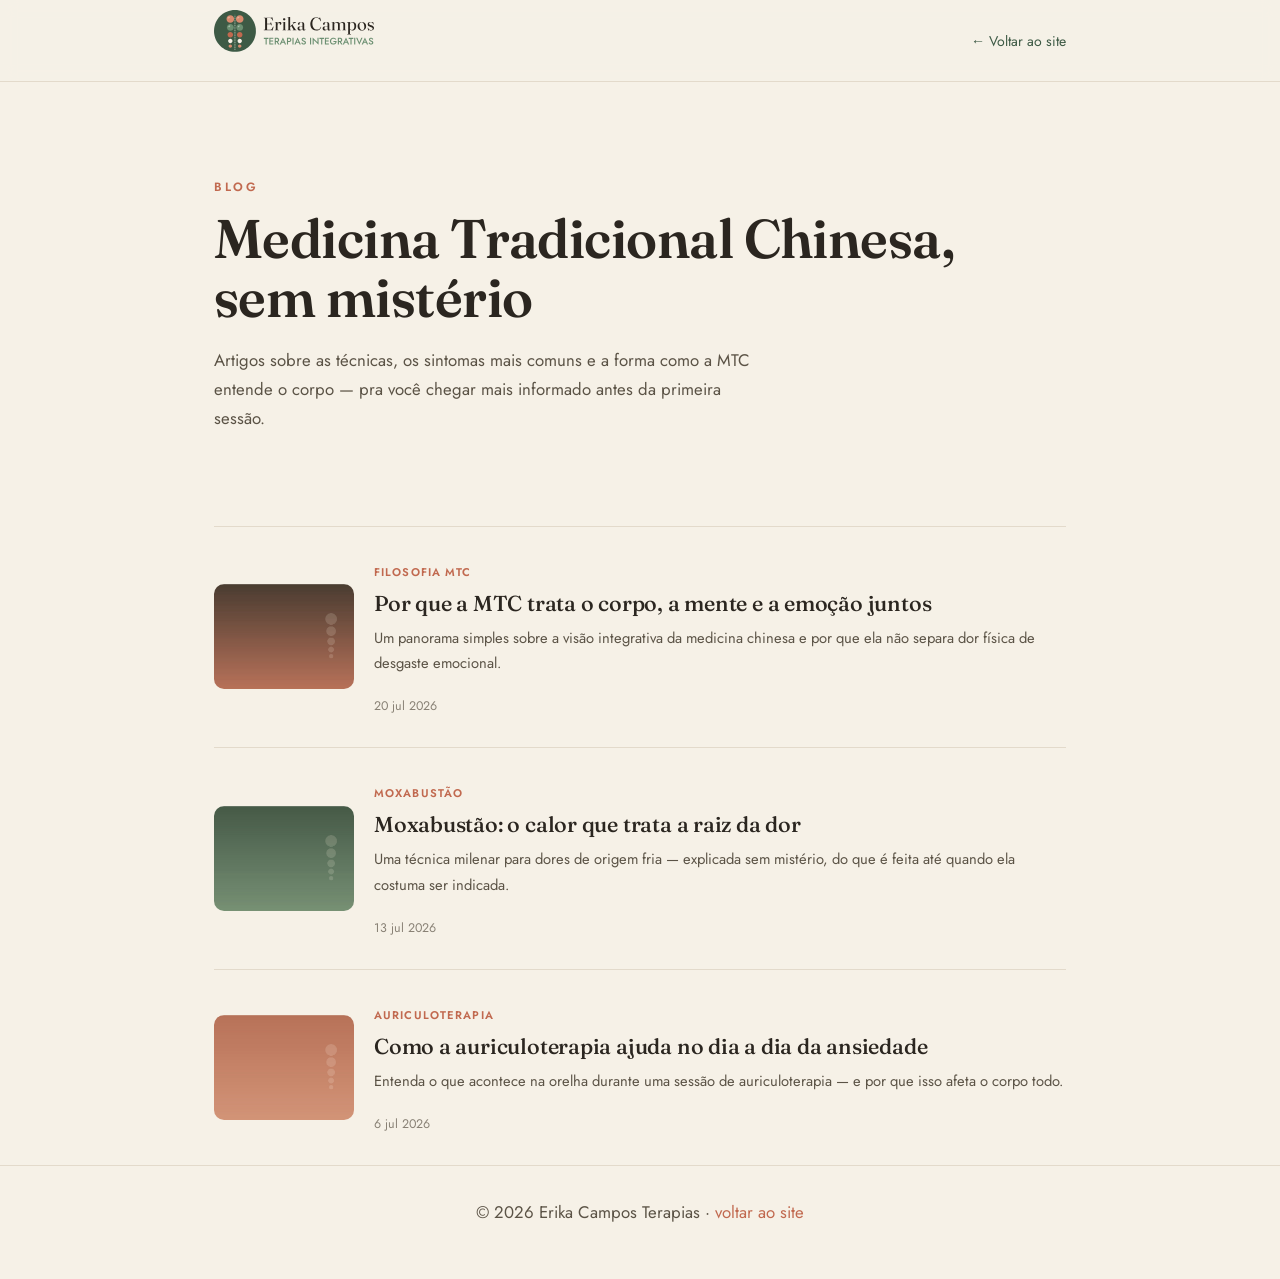
==== blog/index.html @ eb8d5807 "Add assets and css" ====
<!DOCTYPE html>
<html lang="pt-BR">
<head>
<meta charset="UTF-8">
<meta name="viewport" content="width=device-width, initial-scale=1.0">
<title>Blog — Erika Campos Terapias</title>
<meta name="description" content="Artigos sobre Medicina Tradicional Chinesa, dor, ansiedade e as técnicas usadas nos atendimentos.">
<link rel="preconnect" href="https://fonts.googleapis.com">
<link rel="preconnect" href="https://fonts.gstatic.com" crossorigin>
<link href="https://fonts.googleapis.com/css2?family=Fraunces:ital,opsz,wght@0,9..144,400;0,9..144,500;0,9..144,600&family=Jost:wght@300;400;500;600&display=swap" rel="stylesheet">
<link rel="stylesheet" href="style.css">
</head>
<body>

<header class="blognav">
  <div class="blognav-inner">
    <a href="../index.html"><img src="../assets/LogoCompleto_horizontal_fundo_claro.svg" alt="Erika Campos Terapias"></a>
    <a class="back" href="../index.html">← Voltar ao site</a>
  </div>
</header>

<div class="wrap blog-hero">
  <span class="eyebrow">Blog</span>
  <h1>Medicina Tradicional Chinesa, sem mistério</h1>
  <p style="margin-top:18px;max-width:560px;">Artigos sobre as técnicas, os sintomas mais comuns e a forma como a MTC entende o corpo — pra você chegar mais informado antes da primeira sessão.</p>
</div>

<div class="wrap">
  <div class="post-list" id="postList"></div>
  <div id="emptyState"><p>Nenhum post encontrado ainda. Volte em breve!</p></div>
</div>

<footer class="blogfoot">
  <p>© <span id="year"></span> Erika Campos Terapias · <a href="../index.html" style="color:var(--terracota);">voltar ao site</a></p>
</footer>

<script src="posts-data.js"></script>
<script src="index.js"></script>
</body>
</html>
---- blog/style.css ----
:root{
  --verde-escuro:#3D5A45;
  --verde-medio:#6B8F71;
  --terracota:#C1694F;
  --terracota-clara:#D98B6E;
  --creme:#F6F1E7;
  --creme-elevado:#FAF6EE;
  --carvao:#2B2620;
  --carvao-suave:#5b5346;
  --linha:#E3DACB;
  --ease:cubic-bezier(0.22, 1, 0.36, 1);
}
*{box-sizing:border-box;}
body{
  margin:0;background:var(--creme);color:var(--carvao);
  font-family:'Jost',sans-serif;font-weight:400;-webkit-font-smoothing:antialiased;
}
img{max-width:100%;display:block;}
a{color:inherit;text-decoration:none;}
.wrap{max-width:900px;margin:0 auto;padding-inline:24px;}
h1,h2,h3,.serif{font-family:'Fraunces',serif;letter-spacing:-.01em;}
h1{font-size:clamp(2rem,5vw,3.4rem);font-weight:600;line-height:1.08;margin:0;}
h2{font-size:clamp(1.5rem,3.5vw,2.2rem);font-weight:600;line-height:1.15;margin:0;}
h3{font-size:clamp(1.1rem,2vw,1.35rem);font-weight:500;line-height:1.3;margin:0;}
p{font-size:1.05rem;line-height:1.75;color:var(--carvao-suave);margin:0 0 20px;}
.eyebrow{font-size:12px;letter-spacing:.22em;text-transform:uppercase;color:var(--terracota);font-weight:600;margin-bottom:14px;display:block;}

/* nav simples do blog */
header.blognav{
  border-bottom:1px solid var(--linha);background:rgba(246,241,231,.9);
  position:sticky;top:0;z-index:50;backdrop-filter:blur(8px);
}
.blognav-inner{max-width:900px;margin:0 auto;padding:10px 24px;display:flex;align-items:center;justify-content:space-between;}
.blognav-inner img{height:61px;width:auto;}
.blognav-inner .back{font-size:.88rem;display:flex;align-items:center;gap:6px;color:var(--verde-escuro);transition:color .3s var(--ease);}
.blognav-inner .back:hover{color:var(--terracota);}

section{padding-block:56px;}
@media (min-width:768px){section{padding-block:88px;}}

/* listagem */
.blog-hero{padding-block:64px 24px;}
@media (min-width:768px){.blog-hero{padding-block:96px 32px;}}
.post-list{display:flex;flex-direction:column;margin-top:40px;}
.post-row{
  display:grid;grid-template-columns:1fr;gap:20px;padding:32px 0;border-top:1px solid var(--linha);
  transition:opacity .3s var(--ease);
}
@media (min-width:640px){.post-row{grid-template-columns:140px 1fr;align-items:center;}}
.post-row:hover h3{color:var(--terracota);}
.post-row .thumb{border-radius:10px;overflow:hidden;aspect-ratio:4/3;}
.post-row .thumb img{width:100%;height:100%;object-fit:cover;filter:sepia(.15) saturate(.9);transition:filter .3s var(--ease);}
.post-row:hover .thumb img{filter:sepia(.02) saturate(1);}
.post-row .tag{font-size:.7rem;text-transform:uppercase;letter-spacing:.1em;color:var(--terracota);font-weight:600;}
.post-row h3{margin-top:8px;transition:color .3s var(--ease);}
.post-row .excerpt{margin-top:8px;font-size:.92rem;color:var(--carvao-suave);}
.post-row .date{font-size:.78rem;color:var(--carvao-suave);opacity:.7;margin-top:10px;display:block;}
#emptyState{display:none;padding:40px 0;color:var(--carvao-suave);}

/* post individual */
.post-cover{border-radius:16px;overflow:hidden;aspect-ratio:16/8;margin:32px 0 40px;}
.post-cover img{width:100%;height:100%;object-fit:cover;filter:sepia(.15) saturate(.9);}
.post-meta{display:flex;gap:16px;align-items:center;margin-bottom:8px;}
.post-meta .tag{font-size:.72rem;text-transform:uppercase;letter-spacing:.12em;color:var(--terracota);font-weight:600;}
.post-meta .date{font-size:.8rem;color:var(--carvao-suave);}
.post-body h2{margin-top:40px;margin-bottom:16px;}
.post-body p{margin-bottom:20px;}
.post-body ul{padding-left:20px;margin-bottom:20px;}
.post-body li{margin-bottom:8px;color:var(--carvao-suave);line-height:1.65;}
.post-figure{margin:36px 0;}
.post-figure img{
  width:100%;border-radius:14px;object-fit:cover;max-height:480px;
  filter:sepia(.15) saturate(.9);
}
.post-figure figcaption{
  margin-top:10px;font-size:.8rem;color:var(--carvao-suave);opacity:.75;
  text-align:center;font-style:italic;
}
.post-cta{
  margin-top:56px;padding:32px;border-radius:16px;background:var(--creme-elevado);
  border:1px solid var(--linha);display:flex;flex-wrap:wrap;align-items:center;justify-content:space-between;gap:20px;
}
.btn{
  display:inline-flex;align-items:center;gap:8px;padding:12px 26px;border-radius:999px;
  font-size:.9rem;font-weight:500;background:var(--terracota);color:var(--creme);
  transition:transform .3s var(--ease), box-shadow .3s var(--ease);
}
.btn:hover{transform:translateY(-2px) scale(1.02);box-shadow:0 10px 24px -8px rgba(193,105,79,.55);}
.btn-outline{background:none;border:1px solid var(--carvao);color:var(--carvao);}
.btn-outline:hover{background:var(--carvao);color:var(--creme);}

footer.blogfoot{
  border-top:1px solid var(--linha);padding:32px 24px;text-align:center;
  font-size:.8rem;color:var(--carvao-suave);
}
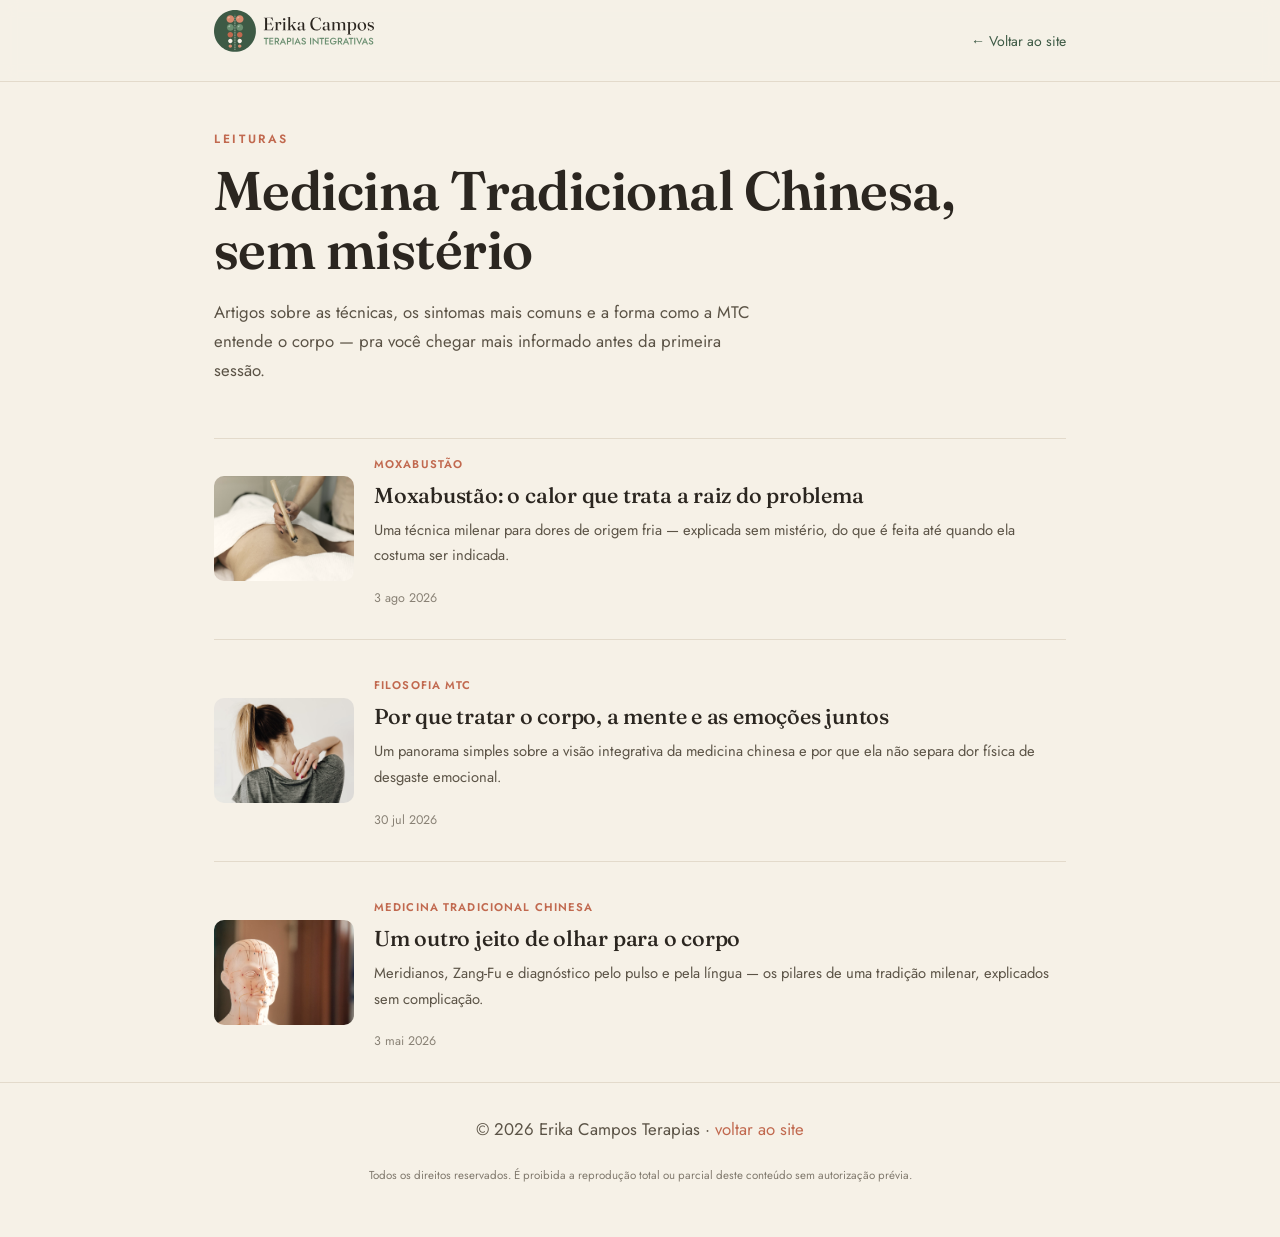
==== commit 8832ec58: "Alterações gerais" ====
--- a/blog/index.html
+++ b/blog/index.html
@@ -3,7 +3,7 @@
 <head>
 <meta charset="UTF-8">
 <meta name="viewport" content="width=device-width, initial-scale=1.0">
-<title>Blog — Erika Campos Terapias</title>
+<title>Leituras — Erika Campos Terapias</title>
 <meta name="description" content="Artigos sobre Medicina Tradicional Chinesa, dor, ansiedade e as técnicas usadas nos atendimentos.">
 <link rel="preconnect" href="https://fonts.googleapis.com">
 <link rel="preconnect" href="https://fonts.gstatic.com" crossorigin>
@@ -20,7 +20,7 @@
 </header>
 
 <div class="wrap blog-hero">
-  <span class="eyebrow">Blog</span>
+  <span class="eyebrow">Leituras</span>
   <h1>Medicina Tradicional Chinesa, sem mistério</h1>
   <p style="margin-top:18px;max-width:560px;">Artigos sobre as técnicas, os sintomas mais comuns e a forma como a MTC entende o corpo — pra você chegar mais informado antes da primeira sessão.</p>
 </div>
@@ -32,6 +32,7 @@
 
 <footer class="blogfoot">
   <p>© <span id="year"></span> Erika Campos Terapias · <a href="../index.html" style="color:var(--terracota);">voltar ao site</a></p>
+  <p style="margin-top:6px;font-size:.72rem;opacity:.75;">Todos os direitos reservados. É proibida a reprodução total ou parcial deste conteúdo sem autorização prévia.</p>
 </footer>
 
 <script src="posts-data.js"></script>
--- a/blog/style.css
+++ b/blog/style.css
@@ -35,17 +35,18 @@
 .blognav-inner .back{font-size:.88rem;display:flex;align-items:center;gap:6px;color:var(--verde-escuro);transition:color .3s var(--ease);}
 .blognav-inner .back:hover{color:var(--terracota);}
 
-section{padding-block:56px;}
-@media (min-width:768px){section{padding-block:88px;}}
+section{padding-block:28px;}
+@media (min-width:768px){section{padding-block:44px;}}
 
 /* listagem */
-.blog-hero{padding-block:64px 24px;}
-@media (min-width:768px){.blog-hero{padding-block:96px 32px;}}
-.post-list{display:flex;flex-direction:column;margin-top:40px;}
+.blog-hero{padding-block:32px 16px;}
+@media (min-width:768px){.blog-hero{padding-block:48px 20px;}}
+.post-list{display:flex;flex-direction:column;margin-top:12px;}
 .post-row{
   display:grid;grid-template-columns:1fr;gap:20px;padding:32px 0;border-top:1px solid var(--linha);
   transition:opacity .3s var(--ease);
 }
+.post-row:first-child{padding-top:12px;}
 @media (min-width:640px){.post-row{grid-template-columns:140px 1fr;align-items:center;}}
 .post-row:hover h3{color:var(--terracota);}
 .post-row .thumb{border-radius:10px;overflow:hidden;aspect-ratio:4/3;}
@@ -63,6 +64,7 @@
 .post-meta{display:flex;gap:16px;align-items:center;margin-bottom:8px;}
 .post-meta .tag{font-size:.72rem;text-transform:uppercase;letter-spacing:.12em;color:var(--terracota);font-weight:600;}
 .post-meta .date{font-size:.8rem;color:var(--carvao-suave);}
+.post-author{font-size:.85rem;color:var(--carvao-suave);font-style:italic;margin-top:10px;margin-bottom:0;}
 .post-body h2{margin-top:40px;margin-bottom:16px;}
 .post-body p{margin-bottom:20px;}
 .post-body ul{padding-left:20px;margin-bottom:20px;}
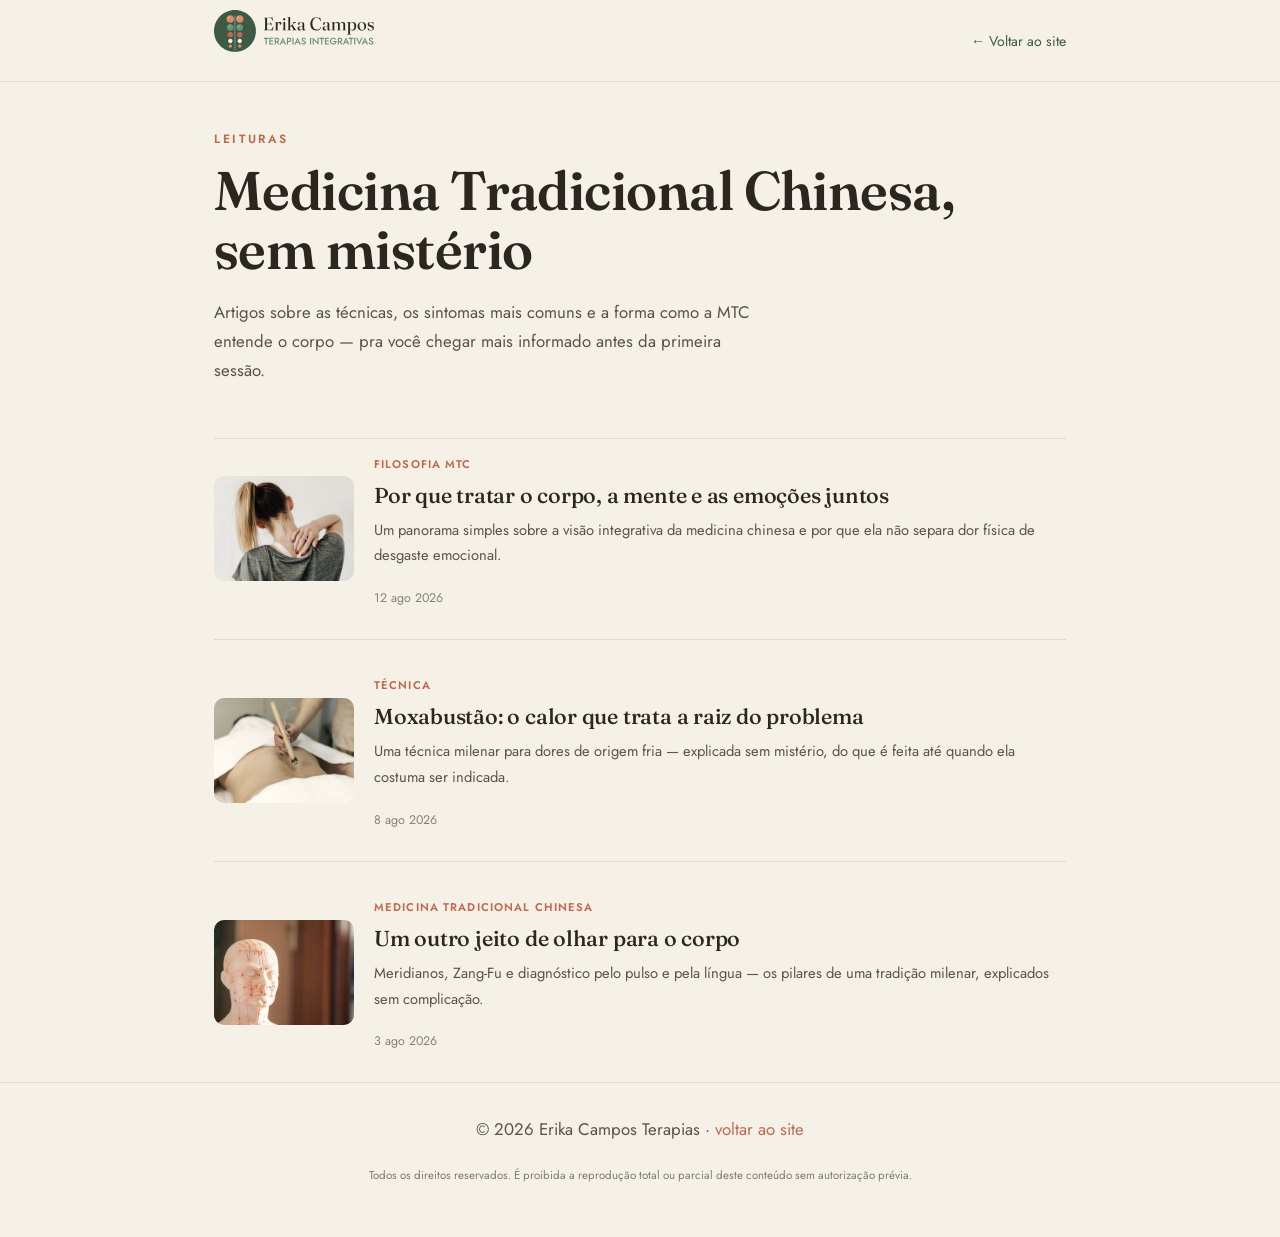
==== commit 162d0b9c: "Add Google Tag" ====
--- a/blog/index.html
+++ b/blog/index.html
@@ -9,6 +9,15 @@
 <link rel="preconnect" href="https://fonts.gstatic.com" crossorigin>
 <link href="https://fonts.googleapis.com/css2?family=Fraunces:ital,opsz,wght@0,9..144,400;0,9..144,500;0,9..144,600&family=Jost:wght@300;400;500;600&display=swap" rel="stylesheet">
 <link rel="stylesheet" href="style.css">
+<!-- Google tag (gtag.js) -->
+<script async src="https://www.googletagmanager.com/gtag/js?id=G-6F4D3SC7S0"></script>
+<script>
+  window.dataLayer = window.dataLayer || [];
+  function gtag(){dataLayer.push(arguments);}
+  gtag('js', new Date());
+
+  gtag('config', 'G-6F4D3SC7S0');
+</script>
 </head>
 <body>
 
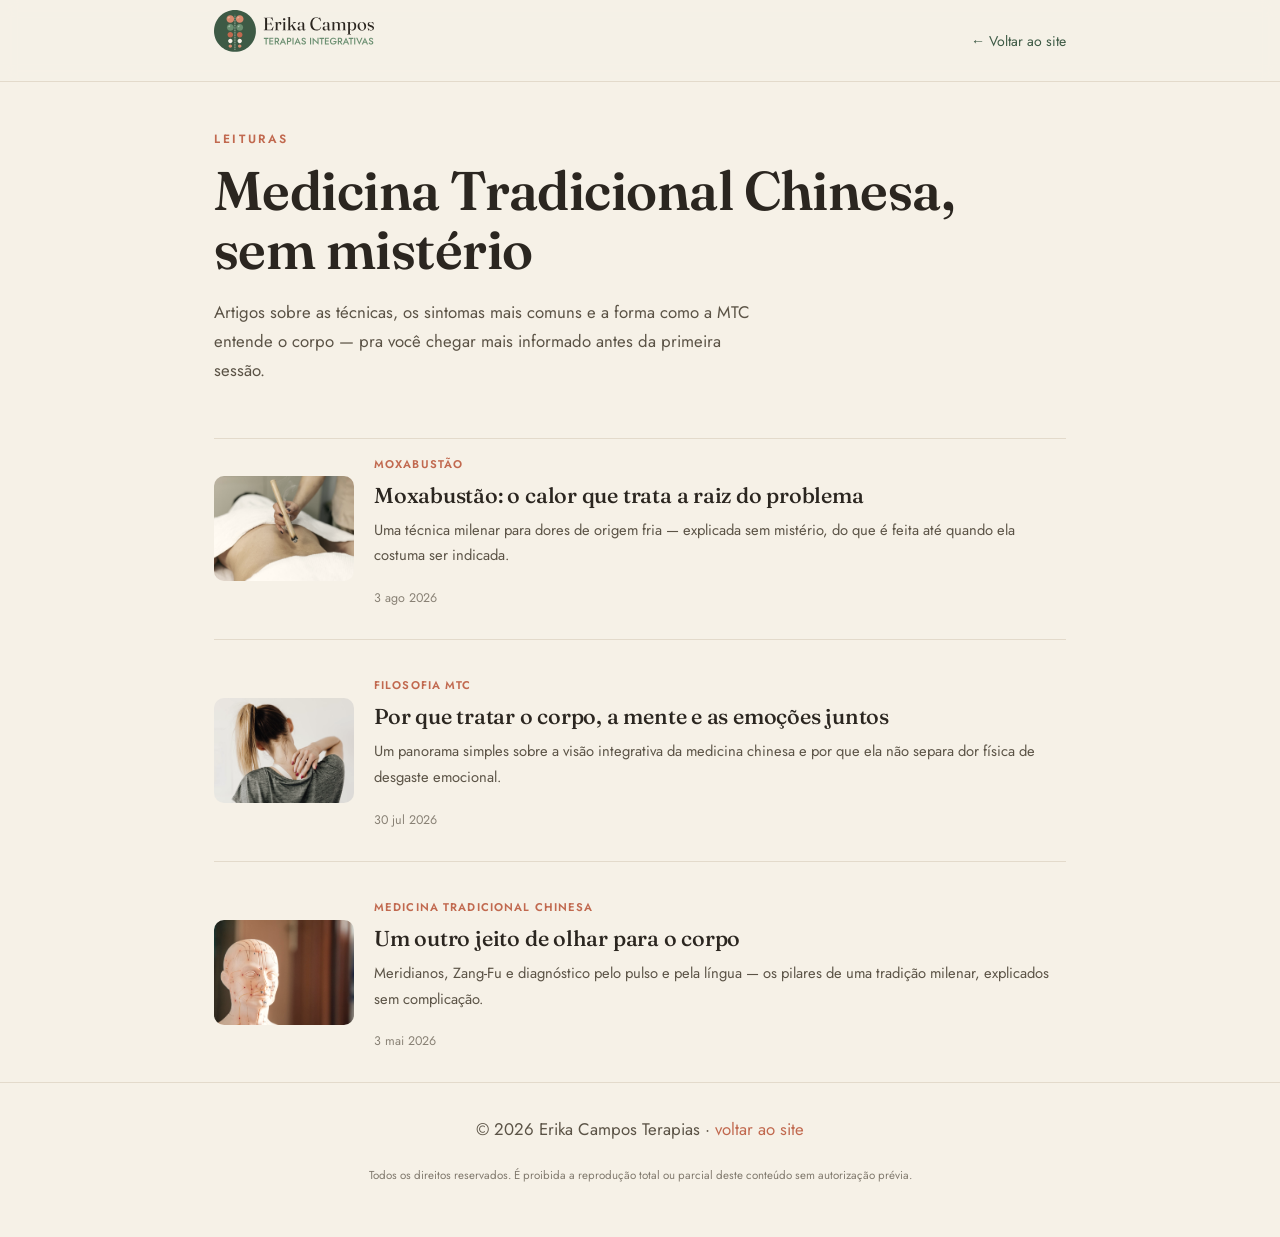
==== commit 681498af: "Altera o dominio" ====
--- a/blog/index.html
+++ b/blog/index.html
@@ -5,6 +5,12 @@
 <meta name="viewport" content="width=device-width, initial-scale=1.0">
 <title>Leituras — Erika Campos Terapias</title>
 <meta name="description" content="Artigos sobre Medicina Tradicional Chinesa, dor, ansiedade e as técnicas usadas nos atendimentos.">
+<meta property="og:title" content="Leituras — Erika Campos Terapias">
+<meta property="og:site_name" content="Erika Campos Terapias">
+<meta property="og:description" content="Artigos sobre Medicina Tradicional Chinesa, dor, ansiedade e as técnicas usadas nos atendimentos.">
+<meta property="og:image" content="../assets/images/hero.jpg">
+<meta property="og:type" content="website">
+<link rel="canonical" href="https://erikacamposterapias.com.br/blog/index.html">
 <link rel="preconnect" href="https://fonts.googleapis.com">
 <link rel="preconnect" href="https://fonts.gstatic.com" crossorigin>
 <link href="https://fonts.googleapis.com/css2?family=Fraunces:ital,opsz,wght@0,9..144,400;0,9..144,500;0,9..144,600&family=Jost:wght@300;400;500;600&display=swap" rel="stylesheet">
